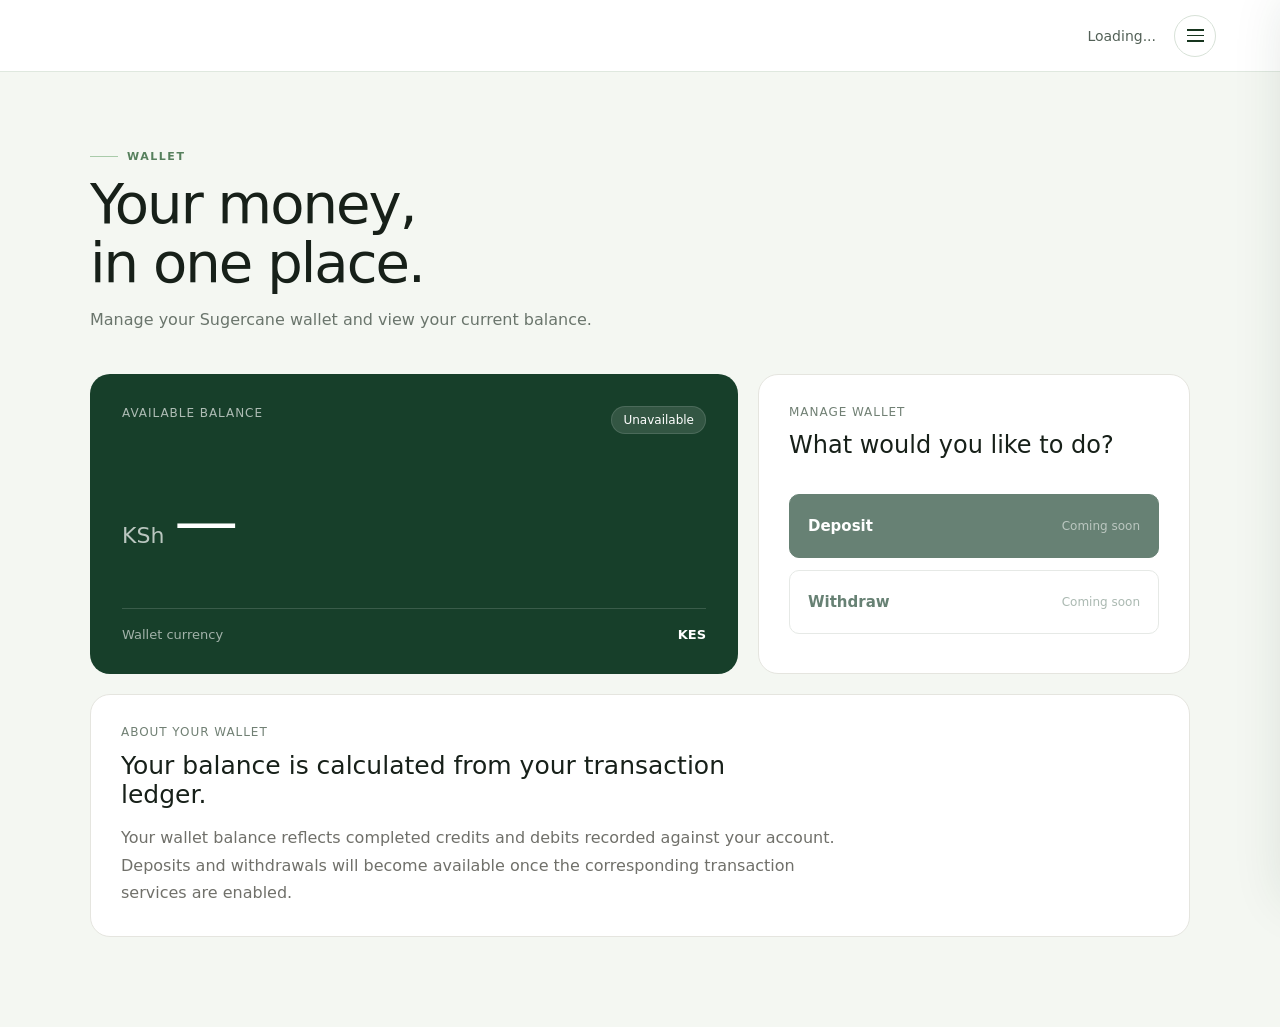
==== frontend/wallet.html @ ad638880 "Initial commit" ====
<!DOCTYPE html>
<html lang="en">
<head>
    <meta charset="UTF-8">

    <meta
        name="viewport"
        content="width=device-width, initial-scale=1.0"
    >

    <meta
        http-equiv="Content-Security-Policy"
        content="default-src 'self';
        style-src 'self';
        img-src 'self' data:;
        font-src 'self';
        script-src 'self';
        connect-src 'self' http://127.0.0.1:8000;
        object-src 'none';
        base-uri 'self';
        form-action 'self';"
    >

    <meta
        name="referrer"
        content="strict-origin-when-cross-origin"
    >

    <title>Sugercane — Wallet</title>

    <link rel="stylesheet" href="style.css">
    <link rel="stylesheet" href="dashboard.css">
    <link rel="stylesheet" href="wallet.css">
</head>

<body class="dashboard-page">

<header class="dashboard-header">

    <a href="dashboard.html" class="brand-logo">
        sugercane.
    </a>

    <div class="header-right">

        <span id="userName" class="header-user">
            Loading...
        </span>

        <button
            id="menuButton"
            class="menu-button"
            type="button"
            aria-label="Open menu"
            aria-expanded="false"
        >
            <span></span>
            <span></span>
            <span></span>
        </button>

    </div>

</header>


<div id="menuOverlay" class="menu-overlay"></div>


<aside id="sideMenu" class="side-menu">

    <div class="side-menu-header">

        <a href="dashboard.html" class="brand-logo">
            sugercane.
        </a>

        <button
            id="closeMenu"
            class="close-menu"
            type="button"
            aria-label="Close menu"
        >
            ×
        </button>

    </div>


    <nav class="menu-navigation">

        <a href="dashboard.html" class="menu-link">
            Dashboard
        </a>

        <a href="wallet.html" class="menu-link active">
            Wallet
        </a>

        <a href="transactions.html" class="menu-link">
            Transactions
        </a>

        <a href="referrals.html" class="menu-link">
            Referrals
        </a>

        <a href="profile.html" class="menu-link">
            Profile
        </a>

    </nav>


    <button
        id="logoutButton"
        class="logout-button"
        type="button"
    >
        Log out
    </button>

</aside>


<main class="dashboard-main wallet-main">

    <section class="welcome-section">

        <p class="eyebrow">
            Wallet
        </p>

        <h1>
            Your money,
            <br>
            in one place.
        </h1>

        <p>
            Manage your Sugercane wallet and view your current balance.
        </p>

    </section>


    <section class="wallet-layout">

        <article class="wallet-balance-card">

            <div class="wallet-card-top">

                <span class="card-label">
                    Available balance
                </span>

                <span
                    id="walletStatus"
                    class="wallet-status"
                >
                    Active
                </span>

            </div>


            <div class="wallet-balance">

                <span id="walletCurrency">
                    KSh
                </span>

                <strong id="walletBalance">
                    0.00
                </strong>

            </div>


            <div class="wallet-card-bottom">

                <span>
                    Wallet currency
                </span>

                <strong id="walletCurrencyBottom">
                    KES
                </strong>

            </div>

        </article>


        <section class="wallet-actions-card">

            <div>

                <span class="card-label">
                    Manage wallet
                </span>

                <h2>
                    What would you like to do?
                </h2>

            </div>


            <div class="wallet-action-buttons">

                <button
                    type="button"
                    class="wallet-action primary-action"
                    disabled
                >
                    <span>Deposit</span>
                    <small>Coming soon</small>
                </button>


                <button
                    type="button"
                    class="wallet-action secondary-action"
                    disabled
                >
                    <span>Withdraw</span>
                    <small>Coming soon</small>
                </button>

            </div>

        </section>


        <section class="wallet-info-card">

            <span class="card-label">
                About your wallet
            </span>

            <h2>
                Your balance is calculated from your transaction ledger.
            </h2>

            <p>
                Your wallet balance reflects completed credits and debits
                recorded against your account. Deposits and withdrawals will
                become available once the corresponding transaction services
                are enabled.
            </p>

        </section>

    </section>

</main>


<script src="wallet.js"></script>

</body>
</html>
---- frontend/style.css ----
/* =========================================================
   GLOBAL
   ========================================================= */

* {
    box-sizing: border-box;
    margin: 0;
    padding: 0;
}

:root {
    --green-dark: #102d1f;
    --green: #1e5b3a;
    --green-light: #dcebd9;
    --cream: #f5f1e8;
    --white: #ffffff;
    --text: #172019;
    --muted: #718078;
    --border: #dce3dd;
}

html {
    scroll-behavior: smooth;
}

body {
    min-height: 100vh;

    font-family:
        Inter,
        ui-sans-serif,
        system-ui,
        -apple-system,
        BlinkMacSystemFont,
        "Segoe UI",
        sans-serif;

    color: var(--text);
}


/* =========================================================
   LANDING PAGE
   ========================================================= */

.hero {
    position: relative;

    min-height: 100vh;
    overflow: hidden;

    display: flex;
    align-items: center;

    background:
        radial-gradient(
            circle at 75% 25%,
            rgba(87, 143, 93, 0.45),
            transparent 30%
        ),
        linear-gradient(
            125deg,
            #0a2117 0%,
            #123a27 48%,
            #20583a 100%
        );
}

.hero::before {
    content: "";

    position: absolute;

    width: 650px;
    height: 650px;

    right: -180px;
    bottom: -260px;

    border-radius: 50%;

    background: rgba(255, 255, 255, 0.035);
    border: 1px solid rgba(255, 255, 255, 0.08);
}

.hero::after {
    content: "";

    position: absolute;

    width: 350px;
    height: 350px;

    left: -180px;
    bottom: -180px;

    border-radius: 50%;

    background: rgba(255, 255, 255, 0.025);
    border: 1px solid rgba(255, 255, 255, 0.07);
}


/* =========================================================
   NAVIGATION
   ========================================================= */

.navbar {
    position: absolute;

    top: 0;
    left: 0;

    width: 100%;
    z-index: 10;

    display: flex;
    align-items: center;
    justify-content: space-between;

    padding: 28px 6vw;
}

.logo,
.brand-logo {
    color: var(--white);

    text-decoration: none;

    font-size: 1.35rem;
    font-weight: 800;

    letter-spacing: -0.04em;
}

.nav-link {
    color: var(--white);

    text-decoration: none;

    font-size: 0.9rem;
    font-weight: 600;

    padding: 11px 20px;

    border: 1px solid rgba(255, 255, 255, 0.35);
    border-radius: 999px;

    transition:
        background 0.2s ease,
        border-color 0.2s ease;
}

.nav-link:hover {
    background: rgba(255, 255, 255, 0.12);

    border-color: rgba(255, 255, 255, 0.7);
}


/* =========================================================
   HERO CONTENT
   ========================================================= */

.hero-content {
    position: relative;

    z-index: 2;

    width: min(1100px, 88%);

    margin: 0 auto;

    padding-top: 50px;
}

.eyebrow {
    display: inline-flex;

    align-items: center;
    gap: 9px;

    margin-bottom: 28px;

    color: #cfe5ce;

    font-size: 0.76rem;
    font-weight: 700;

    text-transform: uppercase;
    letter-spacing: 0.18em;
}

.eyebrow::before {
    content: "";

    width: 28px;
    height: 1px;

    background: #a9cbaa;
}

.hero h1 {
    max-width: 900px;

    color: var(--white);

    font-size: clamp(4rem, 10vw, 8.5rem);
    line-height: 0.88;

    letter-spacing: -0.075em;

    font-weight: 800;
}

.hero-description {
    max-width: 560px;

    margin-top: 36px;

    color: rgba(255, 255, 255, 0.72);

    font-size: clamp(1rem, 2vw, 1.2rem);

    line-height: 1.7;
}


/* =========================================================
   CTA
   ========================================================= */

.cta {
    display: inline-flex;

    align-items: center;
    gap: 14px;

    margin-top: 42px;

    color: var(--green-dark);

    background: var(--white);

    padding: 16px 23px;

    border-radius: 999px;

    text-decoration: none;

    font-size: 0.95rem;
    font-weight: 750;

    transition:
        transform 0.2s ease,
        box-shadow 0.2s ease;
}

.cta span {
    display: inline-flex;

    align-items: center;
    justify-content: center;

    width: 28px;
    height: 28px;

    border-radius: 50%;

    background: var(--green-dark);
    color: white;

    font-size: 0.9rem;
}

.cta:hover {
    transform: translateY(-3px);

    box-shadow:
        0 14px 35px rgba(0, 0, 0, 0.2);
}


/* =========================================================
   DECORATIVE ELEMENTS
   ========================================================= */

.side-text {
    position: absolute;

    right: 34px;
    top: 50%;

    transform:
        rotate(90deg)
        translateX(50%);

    color: rgba(255, 255, 255, 0.28);

    font-size: 0.65rem;
    font-weight: 700;

    letter-spacing: 0.3em;
    text-transform: uppercase;
}

.hero-bottom {
    position: absolute;

    z-index: 2;

    left: 6vw;
    right: 6vw;
    bottom: 30px;

    display: flex;

    justify-content: space-between;
    align-items: center;
}

.scroll-text {
    color: rgba(255, 255, 255, 0.5);

    font-size: 0.72rem;

    letter-spacing: 0.12em;
    text-transform: uppercase;
}

.status {
    display: flex;

    align-items: center;
    gap: 8px;

    color: rgba(255, 255, 255, 0.65);

    font-size: 0.72rem;
}

.status-dot {
    width: 7px;
    height: 7px;

    border-radius: 50%;

    background: #9acb9a;

    box-shadow:
        0 0 0 5px rgba(154, 203, 154, 0.08);
}


/* =========================================================
   AUTHENTICATION PAGE
   ========================================================= */

.auth-page {
    display: grid;

    place-items: center;

    padding: 30px;

    background: var(--cream);
}

.auth-wrapper {
    width: min(1050px, 100%);

    min-height: 650px;

    display: grid;

    grid-template-columns: 1fr 1fr;

    overflow: hidden;

    background: var(--white);

    border-radius: 28px;

    box-shadow:
        0 30px 80px rgba(16, 45, 31, 0.13);
}


/* =========================================================
   AUTH BRAND PANEL
   ========================================================= */

.auth-brand {
    position: relative;

    display: flex;

    flex-direction: column;
    justify-content: space-between;

    padding: 50px;

    background:
        radial-gradient(
            circle at 80% 20%,
            rgba(117, 168, 120, 0.25),
            transparent 30%
        ),
        linear-gradient(
            145deg,
            #0b2518,
            #20583a
        );

    color: white;
}

.auth-brand .brand-logo {
    color: white;
}

.brand-copy {
    position: relative;

    z-index: 2;
}

.brand-copy h1 {
    max-width: 420px;

    font-size: clamp(3rem, 5vw, 5rem);

    line-height: 0.95;

    letter-spacing: -0.07em;
}

.brand-copy p {
    max-width: 380px;

    margin-top: 25px;

    color: rgba(255, 255, 255, 0.65);

    line-height: 1.7;
}

.brand-footer {
    color: rgba(255, 255, 255, 0.4);

    font-size: 0.75rem;
}


/* =========================================================
   AUTH FORM
   ========================================================= */

.auth-panel {
    display: flex;

    align-items: center;

    padding: 60px;
}

.auth-content {
    width: 100%;

    max-width: 400px;

    margin: auto;
}

.back {
    display: inline-block;

    margin-bottom: 55px;

    color: var(--muted);

    text-decoration: none;

    font-size: 0.85rem;
}

.back:hover {
    color: var(--text);
}

.auth-content h2 {
    font-size: 2.5rem;

    letter-spacing: -0.05em;
}

.subtitle {
    margin-top: 10px;

    color: var(--muted);

    line-height: 1.6;
}

.auth-content form {
    margin-top: 35px;
}

.field {
    margin-bottom: 20px;
}

.field label {
    display: block;

    margin-bottom: 8px;

    font-size: 0.82rem;

    font-weight: 700;
}

.field input {
    width: 100%;

    padding: 15px 16px;

    border: 1px solid var(--border);

    border-radius: 10px;

    outline: none;

    font: inherit;

    background: #fafcfb;

    transition:
        border-color 0.2s ease,
        box-shadow 0.2s ease;
}

.field input:focus {
    border-color: var(--green);

    box-shadow:
        0 0 0 4px rgba(30, 91, 58, 0.1);
}

.auth-content button {
    width: 100%;

    margin-top: 10px;

    padding: 16px;

    border: none;

    border-radius: 10px;

    color: white;

    background: var(--green-dark);

    font: inherit;

    font-weight: 700;

    cursor: pointer;

    transition:
        transform 0.2s ease,
        background 0.2s ease;
}

.auth-content button:hover {
    background: var(--green);

    transform: translateY(-1px);
}

.switch {
    margin-top: 25px;

    text-align: center;

    color: var(--muted);

    font-size: 0.85rem;
}

.switch a {
    color: var(--green);

    font-weight: 700;

    text-decoration: none;
}


/* =========================================================
   RESPONSIVE
   ========================================================= */

@media (max-width: 800px) {

    .auth-page {
        padding: 0;
    }

    .auth-wrapper {
        min-height: 100vh;

        border-radius: 0;

        grid-template-columns: 1fr;
    }

    .auth-brand {
        min-height: 300px;

        padding: 30px;
    }

    .brand-copy h1 {
        font-size: 3.5rem;
    }

    .brand-footer {
        display: none;
    }

    .auth-panel {
        padding: 40px 30px;
    }

    .back {
        margin-bottom: 35px;
    }
}

@media (max-width: 700px) {

    .navbar {
        padding: 22px 6%;
    }

    .hero-content {
        width: 88%;
    }

    .hero h1 {
        font-size: clamp(4rem, 19vw, 6rem);
    }

    .hero-description {
        font-size: 0.98rem;
    }

    .side-text {
        display: none;
    }

    .hero-bottom {
        left: 6%;
        right: 6%;
    }

    .growth-animation {
    right: 3%;
    bottom: 8%;
    transform: scale(0.7);
    transform-origin: bottom right;
    }
}

/* =========================================================
   FORM HELP TEXT
   ========================================================= */

.field-help {
    display: block;

    margin-top: 7px;

    color: var(--muted);

    font-size: 0.72rem;

    line-height: 1.4;
}


/* =========================================================
   PHONE INPUT
   ========================================================= */

.field input[type="tel"] {
    letter-spacing: 0.02em;
}


/* =========================================================
   INVALID FORM INPUT
   ========================================================= */

.field input:invalid:not(:placeholder-shown) {
    border-color: #b85c5c;
}

.field input:valid:not(:placeholder-shown) {
    border-color: var(--green);
}

/* =========================================================
   GROWING SPROUT ANIMATION
   ========================================================= */

.growth-animation {
    position: absolute;

    right: 12%;
    bottom: 7%;

    width: 180px;
    height: 260px;

    z-index: 1;

    pointer-events: none;
}


/* -------------------------
   Soil
   ------------------------- */

.growth-animation .soil {
    position: absolute;

    bottom: 0;
    left: 50%;

    width: 150px;
    height: 28px;

    transform: translateX(-50%);

    border-radius: 50%;

    background:
        radial-gradient(
            circle at 25% 45%,
            #4d3826 0 3px,
            transparent 4px
        ),
        radial-gradient(
            circle at 65% 35%,
            #60462d 0 3px,
            transparent 4px
        ),
        radial-gradient(
            circle at 80% 60%,
            #3b2c20 0 2px,
            transparent 3px
        ),
        #38291d;

    opacity: 0;

    animation:
        soil-appear 0.8s ease forwards 0.2s;
}


/* -------------------------
   Stem
   ------------------------- */

.growth-animation .stem {
    position: absolute;

    left: 50%;
    bottom: 15px;

    width: 7px;
    height: 0;

    transform:
        translateX(-50%)
        rotate(-2deg);

    transform-origin: bottom center;

    border-radius: 10px;

    background: linear-gradient(
        to right,
        #315c32,
        #7eaa5d,
        #315c32
    );

    animation:
        stem-grow 2.2s cubic-bezier(.22,.8,.3,1) forwards;
}


/* -------------------------
   Leaves
   ------------------------- */

.growth-animation .leaf {
    position: absolute;

    width: 0;
    height: 0;

    opacity: 0;

    transform-origin: bottom center;

    background: linear-gradient(
        135deg,
        #9fc96d,
        #3c743f
    );

    border-radius: 100% 0 100% 0;
}


/* Left leaf */

.growth-animation .leaf-left {
    left: -3px;
    bottom: 72px;

    transform:
        rotate(-48deg)
        scale(0);

    animation:
        leaf-left-grow 1.1s cubic-bezier(.2,.8,.3,1) forwards 1.35s;
}


/* Right leaf */

.growth-animation .leaf-right {
    right: -2px;
    bottom: 112px;

    transform:
        rotate(35deg)
        scale(0);

    animation:
        leaf-right-grow 1.1s cubic-bezier(.2,.8,.3,1) forwards 1.7s;
}


/* =========================================================
   ANIMATION KEYFRAMES
   ========================================================= */

@keyframes stem-grow {

    0% {
        height: 0;
    }

    70% {
        height: 180px;
    }

    85% {
        height: 168px;
    }

    100% {
        height: 175px;
    }
}


@keyframes leaf-left-grow {

    0% {
        width: 0;
        height: 0;
        opacity: 0;
    }

    70% {
        width: 52px;
        height: 25px;
        opacity: 1;
    }

    100% {
        width: 48px;
        height: 24px;
        opacity: 1;

        transform:
            rotate(-48deg)
            scale(1);
    }
}


@keyframes leaf-right-grow {

    0% {
        width: 0;
        height: 0;
        opacity: 0;
    }

    70% {
        width: 58px;
        height: 28px;
        opacity: 1;
    }

    100% {
        width: 54px;
        height: 27px;
        opacity: 1;

        transform:
            rotate(35deg)
            scale(1);
    }
}


@keyframes soil-appear {

    from {
        opacity: 0;
        transform:
            translateX(-50%)
            scale(0.7);
    }

    to {
        opacity: 1;
        transform:
            translateX(-50%)
            scale(1);
    }
}


/* =========================================================
   SUBTLE CONTINUOUS MOVEMENT
   ========================================================= */

.growth-animation .stem {
    animation:
        stem-grow 2.2s cubic-bezier(.22,.8,.3,1) forwards,
        gentle-sway 4s ease-in-out 2.5s infinite;
}


@keyframes gentle-sway {

    0%,
    100% {
        transform:
            translateX(-50%)
            rotate(-2deg);
    }

    50% {
        transform:
            translateX(-50%)
            rotate(2deg);
    }
}


/* =========================================================
   SUGARCANE GROWTH ANIMATION
   ========================================================= */

.growth-animation {
    position: absolute;

    right: 9%;
    bottom: 5%;

    width: 230px;
    height: 390px;

    z-index: 1;

    pointer-events: none;
}


/* =========================================================
   SOIL
   ========================================================= */

.growth-animation .soil {
    position: absolute;

    left: 50%;
    bottom: 0;

    width: 180px;
    height: 34px;

    transform: translateX(-50%);

    border-radius: 50%;

    background:
        radial-gradient(
            circle at 18% 45%,
            #62472d 0 3px,
            transparent 4px
        ),
        radial-gradient(
            circle at 37% 65%,
            #493521 0 2px,
            transparent 3px
        ),
        radial-gradient(
            circle at 57% 35%,
            #6d4d30 0 3px,
            transparent 4px
        ),
        radial-gradient(
            circle at 82% 55%,
            #3b2b20 0 3px,
            transparent 4px
        ),
        #38291d;

    opacity: 0;

    animation:
        cane-soil-appear 0.7s ease forwards 0.1s;
}


/* =========================================================
   MAIN CANE
   ========================================================= */

.cane {
    position: absolute;

    left: 50%;
    bottom: 15px;

    width: 15px;
    height: 0;

    transform:
        translateX(-50%)
        rotate(-3deg);

    transform-origin: bottom center;

    border-radius: 9px;

    background:
        linear-gradient(
            90deg,
            #315c32 0%,
            #689947 25%,
            #9bc766 48%,
            #679447 72%,
            #315c32 100%
        );

    box-shadow:
        inset 2px 0 rgba(255, 255, 255, 0.16);

    animation:
        cane-grow 2.6s cubic-bezier(.18, .78, .28, 1) forwards,
        cane-sway 5s ease-in-out 3s infinite;
}


/* =========================================================
   CANE SEGMENTS
   ========================================================= */

.cane::before {
    content: "";

    position: absolute;

    inset: 0;

    border-radius: inherit;

    background:
        repeating-linear-gradient(
            to bottom,
            transparent 0,
            transparent 28px,
            rgba(38, 77, 34, 0.72) 28px,
            rgba(38, 77, 34, 0.72) 32px
        );
}


/* Cane joints */

.cane::after {
    content: "";

    position: absolute;

    left: -2px;
    right: -2px;

    top: 27px;

    height: 5px;

    border-radius: 50%;

    background: rgba(190, 216, 130, 0.7);

    box-shadow:
        0 29px rgba(190, 216, 130, 0.7),
        0 58px rgba(190, 216, 130, 0.7),
        0 87px rgba(190, 216, 130, 0.7),
        0 116px rgba(190, 216, 130, 0.7),
        0 145px rgba(190, 216, 130, 0.7),
        0 174px rgba(190, 216, 130, 0.7),
        0 203px rgba(190, 216, 130, 0.7);
}


/* =========================================================
   ALL LEAVES
   ========================================================= */

.cane-leaf {
    position: absolute;

    width: 0;
    height: 0;

    opacity: 0;

    background:
        linear-gradient(
            90deg,
            #315e31 0%,
            #719d49 45%,
            #a2c96b 53%,
            #47763a 100%
        );

    border-radius:
        100% 0 100% 0;

    transform-origin: bottom center;

    box-shadow:
        inset -2px 0 rgba(255, 255, 255, 0.12);
}


/* =========================================================
   LEAF 1 — LOW LEFT
   ========================================================= */

.leaf-1 {
    left: -2px;
    bottom: 68px;

    transform:
        rotate(-62deg)
        scale(0);

    animation:
        leaf-1-grow 0.95s cubic-bezier(.2, .8, .25, 1)
        forwards 1.15s;
}


/* =========================================================
   LEAF 2 — LOW RIGHT
   ========================================================= */

.leaf-2 {
    right: -2px;
    bottom: 105px;

    transform:
        rotate(57deg)
        scale(0);

    animation:
        leaf-2-grow 0.95s cubic-bezier(.2, .8, .25, 1)
        forwards 1.45s;
}


/* =========================================================
   LEAF 3 — MID LEFT
   ========================================================= */

.leaf-3 {
    left: -2px;
    bottom: 145px;

    transform:
        rotate(-54deg)
        scale(0);

    animation:
        leaf-3-grow 0.95s cubic-bezier(.2, .8, .25, 1)
        forwards 1.75s;
}


/* =========================================================
   LEAF 4 — MID RIGHT
   ========================================================= */

.leaf-4 {
    right: -1px;
    bottom: 180px;

    transform:
        rotate(48deg)
        scale(0);

    animation:
        leaf-4-grow 0.95s cubic-bezier(.2, .8, .25, 1)
        forwards 2.05s;
}


/* =========================================================
   LEAF 5 — TOP
   ========================================================= */

.leaf-5 {
    left: 2px;
    bottom: 216px;

    transform:
        rotate(-20deg)
        scale(0);

    animation:
        leaf-5-grow 1s cubic-bezier(.2, .8, .25, 1)
        forwards 2.35s;
}


/* =========================================================
   GROWTH ANIMATION
   ========================================================= */

@keyframes cane-grow {

    0% {
        height: 0;
    }

    65% {
        height: 285px;
    }

    82% {
        height: 267px;
    }

    100% {
        height: 278px;
    }
}


/* =========================================================
   LEAF ANIMATIONS
   ========================================================= */

@keyframes leaf-1-grow {

    0% {
        width: 0;
        height: 0;
        opacity: 0;

        transform:
            rotate(-62deg)
            scale(0);
    }

    100% {
        width: 88px;
        height: 21px;
        opacity: 1;

        transform:
            rotate(-62deg)
            scale(1);
    }
}


@keyframes leaf-2-grow {

    0% {
        width: 0;
        height: 0;
        opacity: 0;

        transform:
            rotate(57deg)
            scale(0);
    }

    100% {
        width: 92px;
        height: 22px;
        opacity: 1;

        transform:
            rotate(57deg)
            scale(1);
    }
}


@keyframes leaf-3-grow {

    0% {
        width: 0;
        height: 0;
        opacity: 0;

        transform:
            rotate(-54deg)
            scale(0);
    }

    100% {
        width: 82px;
        height: 20px;
        opacity: 1;

        transform:
            rotate(-54deg)
            scale(1);
    }
}


@keyframes leaf-4-grow {

    0% {
        width: 0;
        height: 0;
        opacity: 0;

        transform:
            rotate(48deg)
            scale(0);
    }

    100% {
        width: 88px;
        height: 21px;
        opacity: 1;

        transform:
            rotate(48deg)
            scale(1);
    }
}


@keyframes leaf-5-grow {

    0% {
        width: 0;
        height: 0;
        opacity: 0;

        transform:
            rotate(-20deg)
            scale(0);
    }

    100% {
        width: 76px;
        height: 18px;
        opacity: 1;

        transform:
            rotate(-20deg)
            scale(1);
    }
}


/* =========================================================
   SOIL APPEARANCE
   ========================================================= */

@keyframes cane-soil-appear {

    from {
        opacity: 0;

        transform:
            translateX(-50%)
            scale(0.7);
    }

    to {
        opacity: 1;

        transform:
            translateX(-50%)
            scale(1);
    }
}


/* =========================================================
   GENTLE WIND
   ========================================================= */

@keyframes cane-sway {

    0%,
    100% {
        transform:
            translateX(-50%)
            rotate(-3deg);
    }

    50% {
        transform:
            translateX(-50%)
            rotate(2.5deg);
    }
}


/* =========================================================
   MOBILE
   ========================================================= */

@media (max-width: 700px) {

    .growth-animation {
        right: -2%;
        bottom: 7%;

        transform: scale(0.62);

        transform-origin: bottom right;
    }
}

/* =========================================================
   SIGNUP FORM
   ========================================================= */

.form-group {
    margin-bottom: 20px;
}

.form-group label {
    display: block;
    margin-bottom: 8px;

    font-size: 0.82rem;
    font-weight: 700;
}

.form-group label span {
    color: var(--muted);
    font-weight: 400;
}

.form-group input {
    width: 100%;

    padding: 15px 16px;

    border: 1px solid var(--border);
    border-radius: 10px;

    outline: none;

    font: inherit;
    background: #fafcfb;

    transition:
        border-color 0.2s ease,
        box-shadow 0.2s ease;
}

.form-group input:focus {
    border-color: var(--green);

    box-shadow:
        0 0 0 4px rgba(30, 91, 58, 0.1);
}

.form-group small {
    display: block;

    margin-top: 7px;

    color: var(--muted);

    font-size: 0.72rem;
    line-height: 1.4;
}


/* =========================================================
   FORM MESSAGE
   ========================================================= */

.form-message {
    min-height: 20px;

    margin: 12px 0;

    font-size: 0.82rem;
    line-height: 1.5;
}

.form-message.error {
    color: #a94442;
}

.form-message.success {
    color: var(--green);
}


/* =========================================================
   BUTTON STATES
   ========================================================= */

.auth-content button:disabled {
    opacity: 0.65;
    cursor: not-allowed;

    transform: none;
}

.auth-content button:disabled:hover {
    transform: none;
    background: var(--green-dark);
}
---- frontend/dashboard.css ----
/* =========================================================
   SUGERCANE DASHBOARD
   ========================================================= */

.dashboard-page {
    min-height: 100vh;
    background: #f4f7f2;
    color: #172019;
}


/* =========================================================
   HEADER
   ========================================================= */

.dashboard-header {
    height: 72px;
    padding: 0 5%;
    display: flex;
    align-items: center;
    justify-content: space-between;

    background: rgba(255, 255, 255, 0.94);
    border-bottom: 1px solid #dfe8df;

    position: sticky;
    top: 0;
    z-index: 100;
}

.header-right {
    display: flex;
    align-items: center;
    gap: 18px;
}

.header-user {
    font-size: 14px;
    color: #536157;
}


/* =========================================================
   HAMBURGER
   ========================================================= */

.menu-button {
    width: 42px;
    height: 42px;

    border: 1px solid #d7e1d7;
    border-radius: 50%;

    background: #ffffff;

    display: flex;
    flex-direction: column;
    align-items: center;
    justify-content: center;
    gap: 4px;

    cursor: pointer;

    transition:
        background 0.2s ease,
        border-color 0.2s ease,
        transform 0.2s ease;
}

.menu-button:hover {
    background: #edf5ed;
    border-color: #b8ceb9;
    transform: translateY(-1px);
}

.menu-button span {
    width: 17px;
    height: 1.5px;
    background: #17351e;
}


/* =========================================================
   SIDE MENU
   ========================================================= */

.side-menu {
    position: fixed;
    z-index: 1000;

    top: 0;
    right: -340px;

    width: 320px;
    height: 100vh;

    background: #ffffff;

    box-shadow: -15px 0 50px rgba(25, 55, 32, 0.12);

    transition: right 0.25s ease;

    padding: 28px;

    display: flex;
    flex-direction: column;
}

.side-menu.open {
    right: 0;
}

.side-menu-header {
    display: flex;
    align-items: center;
    justify-content: space-between;
}

.close-menu {
    border: 0;
    background: none;

    color: #27452e;

    font-size: 30px;
    cursor: pointer;

    line-height: 1;
}

.menu-navigation {
    margin-top: 50px;

    display: flex;
    flex-direction: column;
    gap: 6px;
}

.menu-link {
    padding: 14px;

    text-decoration: none;
    color: #536157;

    border-radius: 10px;

    transition:
        background 0.2s ease,
        color 0.2s ease;
}

.menu-link:hover {
    background: #f0f6f0;
    color: #24552d;
}

.menu-link.active {
    background: #e7f1e7;
    color: #1f5a2b;
    font-weight: 600;
}

.logout-button {
    margin-top: auto;

    padding: 13px 14px;

    border: 1px solid #d8e1d8;
    background: #ffffff;

    color: #526056;

    cursor: pointer;
    border-radius: 10px;

    transition:
        background 0.2s ease,
        color 0.2s ease,
        border-color 0.2s ease;
}

.logout-button:hover {
    background: #fff4f2;
    border-color: #efd3ce;
    color: #a5483c;
}

.menu-overlay {
    position: fixed;
    inset: 0;

    z-index: 999;

    background: rgba(16, 35, 20, 0.32);

    opacity: 0;
    pointer-events: none;

    transition: opacity 0.25s ease;
}

.menu-overlay.visible {
    opacity: 1;
    pointer-events: auto;
}


/* =========================================================
   MAIN
   ========================================================= */

.dashboard-main {
    width: min(1100px, 90%);

    margin: 0 auto;

    padding: 70px 0 90px;
}

.welcome-section {
    margin-bottom: 42px;
}

.welcome-section .eyebrow {
    text-transform: uppercase;
    letter-spacing: 0.14em;

    font-size: 11px;
    font-weight: 600;

    color: #56805d;

    margin-bottom: 10px;
}

.welcome-section h1 {
    font-size: clamp(34px, 5vw, 56px);

    line-height: 1.05;

    margin: 0 0 14px;

    font-weight: 500;

    letter-spacing: -0.035em;
}

.welcome-section h1 span {
    color: #286436;
}

.welcome-section p {
    color: #6a756c;

    max-width: 550px;

    line-height: 1.6;
}


/* =========================================================
   GRID
   ========================================================= */

.dashboard-grid {
    display: grid;

    grid-template-columns: repeat(2, 1fr);

    gap: 20px;
}

.dashboard-card {
    background: #ffffff;

    border: 1px solid #dfe8df;

    border-radius: 20px;

    padding: 28px;

    box-shadow:
        0 5px 20px rgba(31, 67, 38, 0.035);

    transition:
        transform 0.2s ease,
        box-shadow 0.2s ease;
}

.dashboard-card:hover {
    transform: translateY(-2px);

    box-shadow:
        0 12px 30px rgba(31, 67, 38, 0.07);
}

.transactions-card {
    grid-column: 1 / -1;
}

.card-header {
    display: flex;
    align-items: flex-start;
    justify-content: space-between;
}

.card-label {
    display: block;

    color: #718074;

    font-size: 12px;

    margin-bottom: 12px;

    text-transform: uppercase;
    letter-spacing: 0.08em;
}

.card-header h2 {
    margin: 0;

    font-weight: 500;

    letter-spacing: -0.02em;
}


/* =========================================================
   WALLET
   ========================================================= */

.wallet-card {
    background:
        linear-gradient(
            145deg,
            #164d27 0%,
            #236636 55%,
            #347946 100%
        );

    border: none;

    color: #ffffff;

    position: relative;
    overflow: hidden;
}

.wallet-card::after {
    content: "";

    position: absolute;

    width: 220px;
    height: 220px;

    right: -90px;
    bottom: -110px;

    border-radius: 50%;

    background: rgba(255, 255, 255, 0.07);
}

.wallet-card .card-label {
    color: rgba(255, 255, 255, 0.68);
}

.wallet-card h2 {
    font-size: clamp(34px, 4vw, 42px);

    letter-spacing: -0.04em;
}

.wallet-status {
    padding: 6px 11px;

    border-radius: 20px;

    background: rgba(255, 255, 255, 0.14);

    color: #e4f5e5;

    font-size: 12px;

    border: 1px solid rgba(255, 255, 255, 0.12);
}

.wallet-actions {
    margin-top: 35px;

    display: flex;
    gap: 10px;
}

.primary-action,
.secondary-action {
    padding: 12px 20px;

    border-radius: 9px;

    cursor: pointer;

    font: inherit;

    transition:
        background 0.2s ease,
        transform 0.2s ease;
}

.primary-action {
    border: 1px solid #ffffff;

    background: #ffffff;

    color: #1c5a2b;
}

.primary-action:hover {
    background: #eef7ef;

    transform: translateY(-1px);
}

.secondary-action {
    border: 1px solid rgba(255, 255, 255, 0.35);

    background: transparent;

    color: #ffffff;
}

.secondary-action:hover {
    background: rgba(255, 255, 255, 0.1);
}


/* =========================================================
   REFERRALS
   ========================================================= */

.referral-card {
    background:
        linear-gradient(
            145deg,
            #ffffff 0%,
            #f7fbf6 100%
        );
}

.referral-card .card-header h2 {
    color: #245d2f;
}

.referral-code-box {
    margin-top: 25px;

    padding: 16px;

    background: #edf5ed;

    border: 1px solid #dbe9dc;

    border-radius: 11px;

    display: flex;
    align-items: center;
    justify-content: space-between;

    gap: 15px;
}

.referral-code-box span {
    display: block;

    font-size: 12px;

    color: #718074;

    margin-bottom: 5px;
}

.referral-code-box strong {
    color: #245b2f;

    letter-spacing: 0.08em;
}

.referral-code-box button {
    border: 0;

    background: #ffffff;

    color: #286436;

    padding: 8px 12px;

    border-radius: 7px;

    cursor: pointer;

    font-weight: 600;

    box-shadow: 0 1px 3px rgba(0, 0, 0, 0.05);

    transition:
        background 0.2s ease,
        color 0.2s ease;
}

.referral-code-box button:hover {
    background: #286436;
    color: #ffffff;
}

.referral-stats {
    margin-top: 25px;

    display: grid;

    grid-template-columns: 1fr 1fr;

    gap: 20px;
}

.referral-stats span {
    display: block;

    color: #718074;

    font-size: 12px;

    margin-bottom: 6px;
}

.referral-stats strong {
    font-size: 20px;

    color: #234b2b;
}


/* =========================================================
   TRANSACTIONS
   ========================================================= */

.transactions-list {
    margin-top: 20px;
}

.empty-state {
    padding: 45px 10px;

    text-align: center;

    color: #7a857c;
}

.transaction-row {
    padding: 18px 0;

    border-bottom: 1px solid #e6ede6;

    display: flex;

    align-items: center;

    justify-content: space-between;
}

.transaction-row:last-child {
    border-bottom: 0;
}

.transaction-row strong,
.transaction-row span {
    display: block;
}

.transaction-row strong {
    color: #243b28;
}

.transaction-row span {
    margin-top: 5px;

    color: #7a857c;

    font-size: 12px;
}

.transaction-amount {
    text-align: right;
}

.transaction-amount small {
    display: block;

    color: #7a857c;

    margin-top: 4px;
}


/* =========================================================
   RESPONSIVE
   ========================================================= */

@media (max-width: 700px) {

    .dashboard-header {
        padding: 0 6%;
    }

    .header-user {
        display: none;
    }

    .dashboard-main {
        width: 88%;

        padding: 45px 0 65px;
    }

    .welcome-section {
        margin-bottom: 30px;
    }

    .welcome-section h1 {
        font-size: 38px;
    }

    .dashboard-grid {
        grid-template-columns: 1fr;
    }

    .transactions-card {
        grid-column: auto;
    }

    .dashboard-card {
        padding: 22px;

        border-radius: 17px;
    }

    .wallet-card h2 {
        font-size: 32px;
    }

    .wallet-actions {
        flex-direction: column;
    }

    .primary-action,
    .secondary-action {
        width: 100%;
    }

    .side-menu {
        width: min(320px, 85vw);
    }

    .transaction-row {
        align-items: flex-start;

        gap: 15px;
    }

    .referral-code-box {
        align-items: flex-start;
    }
}
---- frontend/wallet.css ----
.wallet-main {
    padding-bottom: 90px;
}

.wallet-layout {
    display: grid;
    grid-template-columns: 1.2fr 0.8fr;
    gap: 20px;
}


/* BALANCE */

.wallet-balance-card {
    min-height: 300px;
    padding: 32px;
    border-radius: 20px;
    background: #173f2a;
    color: #ffffff;
    display: flex;
    flex-direction: column;
    justify-content: space-between;
}

.wallet-card-top {
    display: flex;
    align-items: flex-start;
    justify-content: space-between;
}

.wallet-balance-card .card-label {
    color: rgba(255, 255, 255, 0.65);
}

.wallet-balance-card .wallet-status {
    background: rgba(255, 255, 255, 0.12);
    color: #ffffff;
}

.wallet-balance {
    display: flex;
    align-items: baseline;
    gap: 10px;
    margin: 35px 0;
}

.wallet-balance span {
    font-size: 22px;
    opacity: 0.7;
}

.wallet-balance strong {
    font-size: clamp(42px, 6vw, 64px);
    font-weight: 500;
    letter-spacing: -0.03em;
}

.wallet-card-bottom {
    padding-top: 18px;
    border-top: 1px solid rgba(255, 255, 255, 0.15);
    display: flex;
    justify-content: space-between;
    font-size: 13px;
}

.wallet-card-bottom span {
    color: rgba(255, 255, 255, 0.6);
}


/* ACTIONS */

.wallet-actions-card {
    background: #ffffff;
    border: 1px solid #e5e5df;
    border-radius: 20px;
    padding: 30px;
}

.wallet-actions-card h2 {
    margin: 0;
    font-size: 24px;
    font-weight: 500;
}

.wallet-action-buttons {
    margin-top: 35px;
    display: flex;
    flex-direction: column;
    gap: 12px;
}

.wallet-action {
    width: 100%;
    min-height: 64px;
    padding: 12px 18px;
    border-radius: 10px;

    display: flex;
    align-items: center;
    justify-content: space-between;

    cursor: not-allowed;
}

.wallet-action span {
    font-size: 15px;
    font-weight: 600;
}

.wallet-action small {
    font-size: 12px;
    opacity: 0.55;
}

.wallet-action:disabled {
    opacity: 0.65;
    cursor: not-allowed;
}

.wallet-action.primary-action {
    border: 1px solid #173f2a;
    background: #173f2a;
    color: #ffffff;
}

.wallet-action.secondary-action {
    border: 1px solid #d9ded9;
    background: #ffffff;
    color: #173f2a;
}


/* INFO */

.wallet-info-card {
    grid-column: 1 / -1;

    background: #ffffff;
    border: 1px solid #e5e5df;
    border-radius: 20px;
    padding: 30px;
}

.wallet-info-card h2 {
    max-width: 650px;
    margin: 0 0 15px;
    font-size: 25px;
    font-weight: 500;
}

.wallet-info-card p {
    max-width: 720px;
    margin: 0;
    color: #70706a;
    line-height: 1.7;
}


/* RESPONSIVE */

@media (max-width: 800px) {

    .wallet-layout {
        grid-template-columns: 1fr;
    }

    .wallet-info-card {
        grid-column: auto;
    }

    .wallet-balance-card {
        min-height: 260px;
    }

}


@media (max-width: 500px) {

    .wallet-balance-card,
    .wallet-actions-card,
    .wallet-info-card {
        padding: 23px;
        border-radius: 16px;
    }

    .wallet-balance strong {
        font-size: 42px;
    }

    .wallet-balance span {
        font-size: 18px;
    }

}
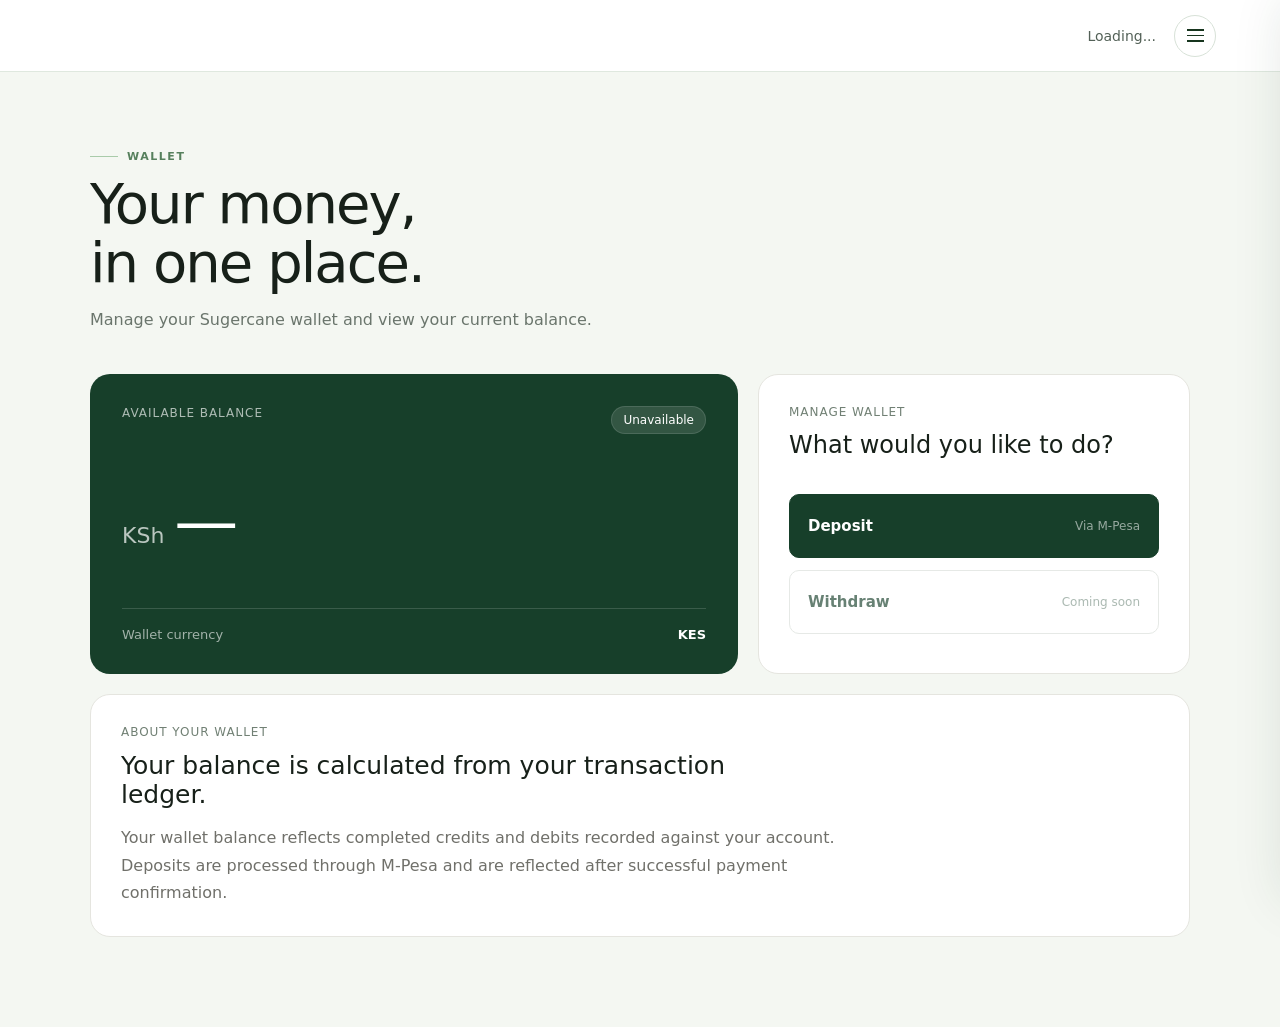
==== commit 530dfb88: "Wire wallet deposit action to M-Pesa" ====
--- a/frontend/wallet.html
+++ b/frontend/wallet.html
@@ -31,6 +31,7 @@
     <link rel="stylesheet" href="style.css">
     <link rel="stylesheet" href="dashboard.css">
     <link rel="stylesheet" href="wallet.css">
+    <link rel="stylesheet" href="deposit.css">
 </head>
 
 <body class="dashboard-page">
@@ -210,12 +211,13 @@
             <div class="wallet-action-buttons">
 
                 <button
+                    id="depositButton"
+                    data-deposit-button
                     type="button"
                     class="wallet-action primary-action"
-                    disabled
                 >
                     <span>Deposit</span>
-                    <small>Coming soon</small>
+                    <small>Via M-Pesa</small>
                 </button>
 
 
@@ -245,9 +247,8 @@
 
             <p>
                 Your wallet balance reflects completed credits and debits
-                recorded against your account. Deposits and withdrawals will
-                become available once the corresponding transaction services
-                are enabled.
+                recorded against your account. Deposits are processed through
+                M-Pesa and are reflected after successful payment confirmation.
             </p>
 
         </section>
@@ -258,6 +259,7 @@
 
 
 <script src="wallet.js"></script>
+<script src="deposit.js"></script>
 
 </body>
 </html>
--- a/frontend/deposit.css
+++ b/frontend/deposit.css
@@ -0,0 +1,153 @@
+.deposit-modal[hidden] {
+    display: none;
+}
+
+.deposit-modal {
+    position: fixed;
+    inset: 0;
+    z-index: 1000;
+    display: grid;
+    place-items: center;
+    padding: 20px;
+}
+
+.deposit-modal-backdrop {
+    position: absolute;
+    inset: 0;
+    background: rgba(0, 0, 0, 0.48);
+}
+
+.deposit-dialog {
+    position: relative;
+    width: min(100%, 460px);
+    padding: 32px;
+    border-radius: 20px;
+    background: #ffffff;
+    box-shadow: 0 24px 70px rgba(0, 0, 0, 0.2);
+}
+
+.deposit-dialog h2 {
+    margin: 0 0 12px;
+    font-size: clamp(27px, 5vw, 34px);
+    font-weight: 500;
+    letter-spacing: -0.02em;
+}
+
+.deposit-description {
+    margin: 0 0 26px;
+    color: #70706a;
+    line-height: 1.6;
+}
+
+.deposit-close {
+    position: absolute;
+    top: 16px;
+    right: 16px;
+    width: 38px;
+    height: 38px;
+    border: 0;
+    border-radius: 50%;
+    background: #f2f2ed;
+    color: #173f2a;
+    font-size: 25px;
+    line-height: 1;
+    cursor: pointer;
+}
+
+.deposit-form {
+    display: flex;
+    flex-direction: column;
+    gap: 10px;
+}
+
+.deposit-form label {
+    font-size: 14px;
+    font-weight: 600;
+}
+
+.deposit-input-wrap {
+    display: flex;
+    align-items: center;
+    gap: 10px;
+    min-height: 56px;
+    padding: 0 15px;
+    border: 1px solid #d9ded9;
+    border-radius: 10px;
+    background: #ffffff;
+}
+
+.deposit-input-wrap:focus-within {
+    border-color: #173f2a;
+    box-shadow: 0 0 0 3px rgba(23, 63, 42, 0.1);
+}
+
+.deposit-input-wrap span {
+    color: #70706a;
+    font-size: 15px;
+    font-weight: 600;
+}
+
+.deposit-input-wrap input {
+    width: 100%;
+    min-width: 0;
+    border: 0;
+    outline: 0;
+    background: transparent;
+    color: #173f2a;
+    font: inherit;
+    font-size: 20px;
+}
+
+.deposit-message {
+    min-height: 22px;
+    margin: 4px 0 2px;
+    color: #70706a;
+    font-size: 13px;
+    line-height: 1.5;
+}
+
+.deposit-message.error {
+    color: #a52d2d;
+}
+
+.deposit-message.success {
+    color: #17643c;
+}
+
+.deposit-message.pending {
+    color: #5d5d54;
+}
+
+.deposit-submit {
+    width: 100%;
+    min-height: 52px;
+    margin-top: 4px;
+    border: 1px solid #173f2a;
+    border-radius: 10px;
+    background: #173f2a;
+    color: #ffffff;
+    font: inherit;
+    font-weight: 600;
+    cursor: pointer;
+}
+
+.deposit-submit:disabled {
+    cursor: wait;
+    opacity: 0.65;
+}
+
+.deposit-modal-open {
+    overflow: hidden;
+}
+
+@media (max-width: 500px) {
+    .deposit-modal {
+        padding: 12px;
+        align-items: end;
+    }
+
+    .deposit-dialog {
+        padding: 26px 21px 22px;
+        border-radius: 18px;
+    }
+}
